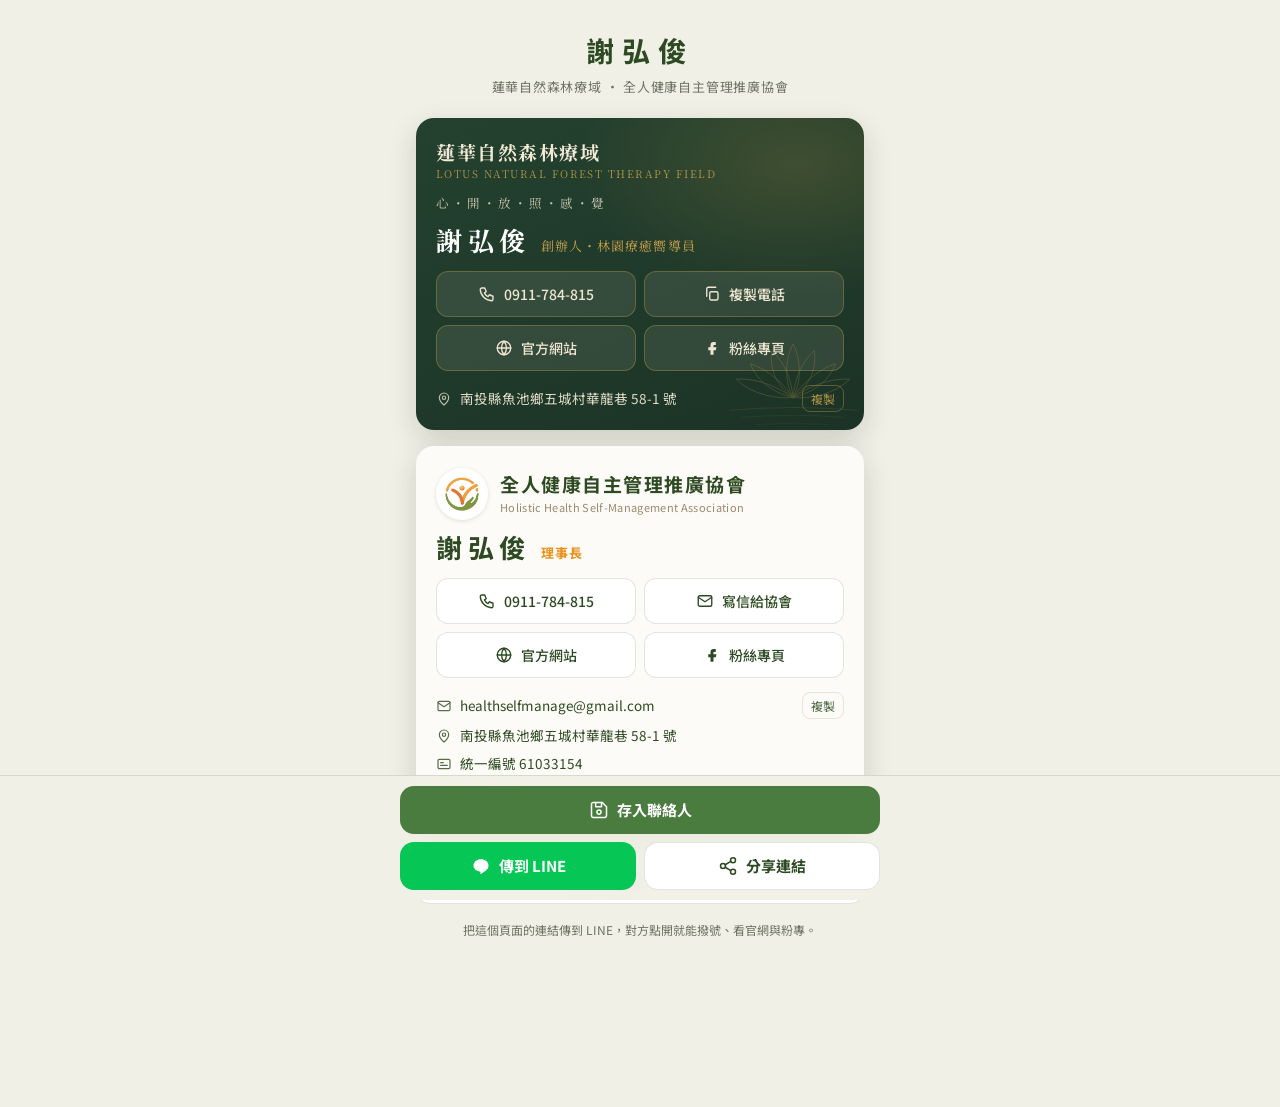
==== card/index.html @ b8e7a0d8 "新增謝弘俊數位名片頁 card/ 手機優先的數位名片：蓮華自然森林療域與協會兩種身分， 一鍵撥號、官網與粉專連結、QR code、存入聯絡人（vCard）、 傳到 LINE 與分享連結；含 LINE " ====
<!doctype html>
<html lang="zh-Hant">
<head>
<meta charset="utf-8">
<meta name="viewport" content="width=device-width, initial-scale=1, viewport-fit=cover">
<title>謝弘俊 數位名片</title>
<meta name="claude:viewport-fit-sides" content="cover">
<meta name="description" content="謝弘俊｜蓮華自然森林療域 創辦人・林園療癒嚮導員／全人健康自主管理推廣協會 理事長">
<meta property="og:title" content="謝弘俊 數位名片">
<meta property="og:description" content="蓮華自然森林療域 創辦人・林園療癒嚮導員／全人健康自主管理推廣協會 理事長｜0911-784-815">
<meta property="og:image" content="https://healthselfmanage.org.tw/card/og.png">
<meta property="og:url" content="https://healthselfmanage.org.tw/card/">
<meta property="og:type" content="profile">
<link rel="icon" type="image/jpeg" href="../assets/logo.jpg">
<link rel="preconnect" href="https://fonts.gstatic.com" crossorigin>
<link rel="stylesheet" href="https://fonts.googleapis.com/css2?family=Noto+Sans+TC:wght@400;500;700&family=Noto+Serif+TC:wght@500;700&display=swap">
<style>
  /* 版面：單欄、手機優先；上方姓名，下方兩張身分卡（蓮華深綠、協會米白），底部固定動作列 */
  :root {
    --bg:#f1f0e7; --fg:#2a2f26; --muted:#6d7262; --surface:#ffffff; --line:rgba(45,74,34,.14);
    --forest:#2d4a22; --forest-mid:#4a7c3f; --sun:#f5a623; --orange:#e8921c; --earth:#8b7355;
    --lotus-deep:#1b3326; --lotus-green:#24412f; --lotus-gold:#c9a24a; --lotus-cream:#efe6d2;
    --assoc-bg:#fdfbf7; --assoc-fg:#2d4a22; --assoc-muted:#6b6b5e;
    --btn-bg:#ffffff; --btn-fg:#2d4a22; --bar-bg:rgba(241,240,231,.92);
    --font-sans:"Noto Sans TC","PingFang TC","Microsoft JhengHei",system-ui,sans-serif;
    --font-serif:"Noto Serif TC","PingFang TC",serif;
  }
  @media (prefers-color-scheme: dark) { :root:not([data-theme="light"]) {
    --bg:#131813; --fg:#ebe7da; --muted:#a6ab9b; --surface:#1d241e; --line:rgba(235,231,218,.14);
    --assoc-bg:#1f2a1f; --assoc-fg:#dfe9d3; --assoc-muted:#a6ab9b;
    --btn-bg:#243126; --btn-fg:#dfe9d3; --bar-bg:rgba(19,24,19,.92); color-scheme:dark } }
  :root[data-theme="dark"] {
    --bg:#131813; --fg:#ebe7da; --muted:#a6ab9b; --surface:#1d241e; --line:rgba(235,231,218,.14);
    --assoc-bg:#1f2a1f; --assoc-fg:#dfe9d3; --assoc-muted:#a6ab9b;
    --btn-bg:#243126; --btn-fg:#dfe9d3; --bar-bg:rgba(19,24,19,.92); color-scheme:dark }

  * { box-sizing:border-box }
  body { margin:0; background:var(--bg); color:var(--fg); font-family:var(--font-sans); line-height:1.6; -webkit-font-smoothing:antialiased }
  .page { max-width:480px; margin:0 auto; padding-block:20px 168px; padding-left:max(16px, env(safe-area-inset-left, 0px)); padding-right:max(16px, env(safe-area-inset-right, 0px)); display:flex; flex-direction:column; gap:16px }

  header.top { text-align:center; padding-block:8px 4px }
  header.top h1 { margin:0; font-size:28px; letter-spacing:.28em; font-weight:700; color:var(--forest) }
  :root[data-theme="dark"] header.top h1 { color:#dfe9d3 }
  @media (prefers-color-scheme: dark) { :root:not([data-theme="light"]) header.top h1 { color:#dfe9d3 } }
  header.top p { margin:4px 0 0; font-size:13px; color:var(--muted); letter-spacing:.06em }

  .card { border-radius:18px; overflow:hidden; box-shadow:0 10px 28px rgba(20,30,18,.16) }
  .card .inner { padding:22px 20px 18px; display:flex; flex-direction:column; gap:14px }
  .brand { display:flex; align-items:center; gap:12px; min-width:0 }
  .brand .t { min-width:0 }
  .brand .zh { font-size:19px; font-weight:700; letter-spacing:.08em; line-height:1.25; margin:0; text-wrap:balance }
  .brand .en { font-size:10.5px; letter-spacing:.14em; text-transform:uppercase; margin:3px 0 0; opacity:.85 }
  .who { display:flex; align-items:baseline; gap:10px; flex-wrap:wrap }
  .who .name { font-size:26px; font-weight:700; letter-spacing:.22em; line-height:1 }
  .who .title { font-size:13px; letter-spacing:.08em }
  .tagline { font-size:12.5px; letter-spacing:.2em; margin:-4px 0 0; opacity:.8 }

  .actions { display:grid; grid-template-columns:1fr 1fr; gap:8px }
  .actions a, .actions button { display:flex; align-items:center; justify-content:center; gap:8px; min-height:46px; padding:8px 6px; border-radius:12px; border:1px solid transparent; background:var(--btn-bg); color:var(--btn-fg); font:inherit; font-size:14px; font-weight:500; text-decoration:none; cursor:pointer; letter-spacing:0; white-space:nowrap; font-variant-numeric:tabular-nums; -webkit-tap-highlight-color:transparent }
  .actions .wide { grid-column:1 / -1 }
  .actions a:focus-visible, .actions button:focus-visible, .bar a:focus-visible, .bar button:focus-visible, .copy:focus-visible { outline:2px solid var(--sun); outline-offset:2px }
  .actions svg { width:18px; height:18px; flex:none }
  .fact { display:flex; align-items:center; gap:8px; font-size:13.5px; min-width:0 }
  .fact .v { min-width:0; overflow-wrap:anywhere; user-select:all }
  .fact svg { width:16px; height:16px; flex:none; opacity:.8 }
  .facts { display:flex; flex-direction:column; gap:6px }
  .copy { flex:none; margin-left:auto; border:1px solid var(--line); background:transparent; color:inherit; border-radius:8px; font:inherit; font-size:12px; padding:3px 8px; cursor:pointer; opacity:.85 }

  /* 蓮華 */
  .lotus { background:radial-gradient(ellipse 70% 60% at 85% 15%, rgba(201,162,74,.18), transparent 70%), linear-gradient(160deg, var(--lotus-green), var(--lotus-deep)); color:var(--lotus-cream); font-family:var(--font-serif); position:relative }
  .lotus .art { position:absolute; right:-14px; bottom:-26px; width:170px; height:auto; opacity:.3; pointer-events:none }
  .lotus .brand .zh { color:#f3ead6 }
  .lotus .brand .en { color:var(--lotus-gold) }
  .lotus .who .name { color:#fff }
  .lotus .who .title { color:var(--lotus-gold) }
  .lotus .actions a, .lotus .actions button { background:rgba(239,230,210,.1); color:var(--lotus-cream); border-color:rgba(201,162,74,.35); font-family:var(--font-sans) }
  .lotus .fact { font-family:var(--font-sans); color:rgba(243,234,214,.92) }
  .lotus .copy { border-color:rgba(201,162,74,.45); color:var(--lotus-gold) }

  /* 協會 */
  .assoc { background:var(--assoc-bg); color:var(--assoc-fg); position:relative }
  .assoc .hills { position:absolute; left:0; right:0; bottom:0; width:100%; height:26px; display:block; pointer-events:none }
  .assoc .inner { padding-bottom:30px }
  .assoc .logo { flex:none; width:52px; height:52px; border-radius:50%; background:#fff; display:grid; place-items:center; overflow:hidden; box-shadow:0 1px 4px rgba(45,74,34,.15) }
  .assoc .logo img { width:46px; height:auto; display:block }
  .assoc .brand .en { color:var(--earth); text-transform:none; letter-spacing:.03em; font-size:11px }
  .assoc .who .name { color:var(--assoc-fg) }
  .assoc .who .title { color:var(--orange); font-weight:700 }
  .assoc .fact { color:var(--assoc-fg) }
  .assoc .slogan { color:var(--sun); font-weight:700; letter-spacing:.3em; font-size:13px; margin:0 }
  .assoc .actions a, .assoc .actions button { border-color:var(--line) }

  /* QR 區 */
  details.qr { border:1px solid var(--line); border-radius:14px; background:var(--surface); overflow:hidden }
  details.qr summary { cursor:pointer; padding:12px 16px; font-weight:500; font-size:14.5px; list-style:none; display:flex; align-items:center; gap:8px }
  details.qr summary::-webkit-details-marker { display:none }
  details.qr summary svg { width:18px; height:18px; flex:none; color:var(--forest-mid) }
  details.qr summary::after { content:"＋"; margin-left:auto; color:var(--muted) }
  details.qr[open] summary::after { content:"－" }
  .qr-grid { display:grid; grid-template-columns:repeat(2, 1fr); gap:12px; padding:4px 16px 16px }
  .qr-grid figure { margin:0; text-align:center; font-size:12px; color:var(--muted) }
  .qr-grid .tile { background:#fff; border-radius:10px; padding:8px; aspect-ratio:1; max-width:100% }
  .qr-grid svg { width:100%; height:100%; display:block }
  .qr-grid figcaption { margin-top:6px; line-height:1.3 }
  .qr-grid figcaption b { display:block; color:var(--fg); font-weight:500 }

  footer.note { font-size:12px; color:var(--muted); text-align:center; line-height:1.6 }

  .bar { position:fixed; left:0; right:0; bottom:0; background:var(--bar-bg); backdrop-filter:blur(10px); -webkit-backdrop-filter:blur(10px); border-top:1px solid var(--line); padding-top:10px; padding-bottom:calc(10px + env(safe-area-inset-bottom, 0px)); padding-left:max(16px, env(safe-area-inset-left, 0px)); padding-right:max(16px, env(safe-area-inset-right, 0px)) }
  .bar .row { max-width:480px; margin:0 auto; display:grid; grid-template-columns:1fr 1fr; gap:8px }
  .bar a, .bar button { display:flex; align-items:center; justify-content:center; gap:8px; min-height:48px; border-radius:14px; font:inherit; font-size:15px; font-weight:700; text-decoration:none; cursor:pointer; border:0; -webkit-tap-highlight-color:transparent }
  .bar .primary { background:var(--forest-mid); color:#fff; grid-column:1 / -1 }
  .bar .line { background:#06C755; color:#fff }
  .bar .ghost { background:var(--btn-bg); color:var(--btn-fg); border:1px solid var(--line) }
  .bar svg { width:20px; height:20px; flex:none }
  .toast { position:fixed; left:50%; bottom:calc(84px + env(safe-area-inset-bottom, 0px)); transform:translateX(-50%); background:var(--forest); color:#fff; padding:8px 16px; border-radius:999px; font-size:13.5px; opacity:0; pointer-events:none; transition:opacity .2s }
  .toast.show { opacity:1 }
  @media (prefers-reduced-motion: reduce) { .toast { transition:none } }
</style>

</head>
<body>
<main class="page">
  <header class="top">
    <h1>謝弘俊</h1>
    <p>蓮華自然森林療域 ・ 全人健康自主管理推廣協會</p>
  </header>

  <!-- 蓮華自然森林療域 -->
  <section class="card lotus" aria-labelledby="lotus-h">
    <svg class="art" viewBox="0 0 240 200" fill="none" stroke="#c9a24a" stroke-width="1.1" stroke-linecap="round" stroke-linejoin="round" aria-hidden="true">
      <path d="M120 118 C 108 96, 108 66, 120 42 C 132 66, 132 96, 120 118 Z"/><path d="M120 118 C 100 104, 86 82, 90 52 C 110 70, 118 94, 120 118 Z"/><path d="M120 118 C 140 104, 154 82, 150 52 C 130 70, 122 94, 120 118 Z"/><path d="M120 118 C 96 112, 70 98, 60 70 C 88 80, 108 100, 120 118 Z"/><path d="M120 118 C 144 112, 170 98, 180 70 C 152 80, 132 100, 120 118 Z"/><path d="M120 118 C 92 120, 60 112, 40 92 C 70 90, 100 104, 120 118 Z"/><path d="M120 118 C 148 120, 180 112, 200 92 C 170 90, 140 104, 120 118 Z"/>
      <g opacity=".55"><path d="M30 136 Q 120 128, 210 136"/><path d="M48 146 Q 120 140, 192 146" opacity=".7"/><path d="M70 156 Q 120 152, 170 156" opacity=".45"/></g>
    </svg>
    <div class="inner">
      <div class="brand"><div class="t"><h2 class="zh" id="lotus-h">蓮華自然森林療域</h2><p class="en">Lotus Natural Forest Therapy Field</p></div></div>
      <p class="tagline">心・開・放・照・感・覺</p>
      <div class="who"><span class="name">謝弘俊</span><span class="title">創辦人・林園療癒嚮導員</span></div>
      <div class="actions">
        <a href="tel:+886911784815" id="lotus-tel"><svg viewBox="0 0 24 24" fill="none" stroke="currentColor" stroke-width="1.8" stroke-linecap="round" stroke-linejoin="round" aria-hidden="true"><path d="M5 4h4l2 5-2.5 1.5a11 11 0 0 0 5 5L15 13l5 2v4a2 2 0 0 1-2 2A16 16 0 0 1 3 6a2 2 0 0 1 2-2z"/></svg>0911-784-815</a>
        <button type="button" class="js-copy" data-copy="0911-784-815" id="lotus-copy"><svg viewBox="0 0 24 24" fill="none" stroke="currentColor" stroke-width="1.8" stroke-linecap="round" stroke-linejoin="round" aria-hidden="true"><rect x="9" y="9" width="11" height="11" rx="2"/><path d="M5 15V5a2 2 0 0 1 2-2h10"/></svg>複製電話</button>
        <a href="https://lotusforest.tw/" target="_blank" rel="noopener"><svg viewBox="0 0 24 24" fill="none" stroke="currentColor" stroke-width="1.8" stroke-linecap="round" stroke-linejoin="round" aria-hidden="true"><circle cx="12" cy="12" r="9"/><path d="M3 12h18M12 3a14 14 0 0 1 0 18M12 3a14 14 0 0 0 0 18"/></svg>官方網站</a>
        <a href="https://www.facebook.com/share/1EuDuPv4ck/" target="_blank" rel="noopener"><svg viewBox="0 0 24 24" fill="none" stroke="currentColor" stroke-width="1.8" stroke-linecap="round" stroke-linejoin="round" aria-hidden="true"><path d="M14 8h3V4h-3a4 4 0 0 0-4 4v3H7v4h3v6h4v-6h3l1-4h-4V8z" fill="currentColor" stroke="none"/></svg>粉絲專頁</a>
      </div>
      <div class="facts">
        <div class="fact"><svg viewBox="0 0 24 24" fill="none" stroke="currentColor" stroke-width="1.8" stroke-linecap="round" stroke-linejoin="round" aria-hidden="true"><path d="M12 21s-7-6.2-7-11a7 7 0 0 1 14 0c0 4.8-7 11-7 11z"/><circle cx="12" cy="10" r="2.5"/></svg><span class="v">南投縣魚池鄉五城村華龍巷 58-1 號</span><button type="button" class="copy js-copy" data-copy="南投縣魚池鄉五城村華龍巷 58-1 號" id="lotus-addr-copy">複製</button></div>
      </div>
    </div>
  </section>

  <!-- 全人健康自主管理推廣協會 -->
  <section class="card assoc" aria-labelledby="assoc-h">
    <div class="inner">
      <div class="brand">
        <div class="logo"><img src="[data-uri]" alt="協會標誌"></div>
        <div class="t"><h2 class="zh" id="assoc-h">全人健康自主管理推廣協會</h2><p class="en">Holistic Health Self-Management Association</p></div>
      </div>
      <div class="who"><span class="name">謝弘俊</span><span class="title">理事長</span></div>
      <div class="actions">
        <a href="tel:+886911784815" id="assoc-tel"><svg viewBox="0 0 24 24" fill="none" stroke="currentColor" stroke-width="1.8" stroke-linecap="round" stroke-linejoin="round" aria-hidden="true"><path d="M5 4h4l2 5-2.5 1.5a11 11 0 0 0 5 5L15 13l5 2v4a2 2 0 0 1-2 2A16 16 0 0 1 3 6a2 2 0 0 1 2-2z"/></svg>0911-784-815</a>
        <a href="mailto:healthselfmanage@gmail.com" id="assoc-mail"><svg viewBox="0 0 24 24" fill="none" stroke="currentColor" stroke-width="1.8" stroke-linecap="round" stroke-linejoin="round" aria-hidden="true"><rect x="3" y="5" width="18" height="14" rx="2"/><path d="m3 7 9 6 9-6"/></svg>寫信給協會</a>
        <a href="https://healthselfmanage.org.tw/" target="_blank" rel="noopener"><svg viewBox="0 0 24 24" fill="none" stroke="currentColor" stroke-width="1.8" stroke-linecap="round" stroke-linejoin="round" aria-hidden="true"><circle cx="12" cy="12" r="9"/><path d="M3 12h18M12 3a14 14 0 0 1 0 18M12 3a14 14 0 0 0 0 18"/></svg>官方網站</a>
        <a href="https://www.facebook.com/share/18GL73YHi4/" target="_blank" rel="noopener"><svg viewBox="0 0 24 24" fill="none" stroke="currentColor" stroke-width="1.8" stroke-linecap="round" stroke-linejoin="round" aria-hidden="true"><path d="M14 8h3V4h-3a4 4 0 0 0-4 4v3H7v4h3v6h4v-6h3l1-4h-4V8z" fill="currentColor" stroke="none"/></svg>粉絲專頁</a>
      </div>
      <div class="facts">
        <div class="fact"><svg viewBox="0 0 24 24" fill="none" stroke="currentColor" stroke-width="1.8" stroke-linecap="round" stroke-linejoin="round" aria-hidden="true"><rect x="3" y="5" width="18" height="14" rx="2"/><path d="m3 7 9 6 9-6"/></svg><span class="v">healthselfmanage@gmail.com</span><button type="button" class="copy js-copy" data-copy="healthselfmanage@gmail.com" id="assoc-mail-copy">複製</button></div>
        <div class="fact"><svg viewBox="0 0 24 24" fill="none" stroke="currentColor" stroke-width="1.8" stroke-linecap="round" stroke-linejoin="round" aria-hidden="true"><path d="M12 21s-7-6.2-7-11a7 7 0 0 1 14 0c0 4.8-7 11-7 11z"/><circle cx="12" cy="10" r="2.5"/></svg><span class="v">南投縣魚池鄉五城村華龍巷 58-1 號</span></div>
        <div class="fact"><svg viewBox="0 0 24 24" fill="none" stroke="currentColor" stroke-width="1.8" stroke-linecap="round" stroke-linejoin="round" aria-hidden="true"><rect x="3" y="5" width="18" height="14" rx="2"/><path d="M7 10h4M7 14h10"/></svg><span class="v">統一編號 61033154</span></div>
      </div>
      <p class="slogan">做自己健康的主人</p>
    </div>
    <svg class="hills" viewBox="0 0 960 60" preserveAspectRatio="none" aria-hidden="true">
      <path d="M0 30 Q 180 0, 360 22 T 720 16 T 960 20 L960 60 L0 60 Z" fill="#a3be5c" opacity=".55"/>
      <path d="M0 42 Q 200 26, 400 38 T 960 34 L960 60 L0 60 Z" fill="#6b8c2a" opacity=".85"/>
      <path d="M0 54 L960 54 L960 60 L0 60 Z" fill="#e8921c"/>
    </svg>
  </section>

  <details class="qr" id="qr-panel">
    <summary><svg viewBox="0 0 24 24" fill="none" stroke="currentColor" stroke-width="1.8" stroke-linecap="round" stroke-linejoin="round" aria-hidden="true"><rect x="3" y="3" width="7" height="7"/><rect x="14" y="3" width="7" height="7"/><rect x="3" y="14" width="7" height="7"/><path d="M14 14h3v3h-3zM20 14v7h-3"/></svg>出示 QR code（讓對方掃描）</summary>
    <div class="qr-grid">
      <figure><div class="tile"><svg xmlns="http://www.w3.org/2000/svg" viewBox="0 0 25 25" shape-rendering="crispEdges"><path stroke="#1b3326" d="M0 0.5h7m1 0h2m2 0h2m4 0h7M0 1.5h1m5 0h1m1 0h1m1 0h3m1 0h1m1 0h1m1 0h1m5 0h1M0 2.5h1m1 0h3m1 0h1m1 0h2m3 0h3m2 0h1m1 0h3m1 0h1M0 3.5h1m1 0h3m1 0h1m2 0h1m1 0h3m2 0h1m1 0h1m1 0h3m1 0h1M0 4.5h1m1 0h3m1 0h1m1 0h4m4 0h1m1 0h1m1 0h3m1 0h1M0 5.5h1m5 0h1m5 0h1m1 0h1m1 0h1m1 0h1m5 0h1M0 6.5h7m1 0h1m1 0h1m1 0h1m1 0h1m1 0h1m1 0h7M9 7.5h1m1 0h1m1 0h3M0 8.5h1m2 0h6m3 0h1m2 0h1m1 0h1m2 0h1m1 0h3M5 9.5h1m1 0h1m4 0h4m3 0h5M0 10.5h3m1 0h3m1 0h4m1 0h1m1 0h2m3 0h2m2 0h1M1 11.5h1m2 0h2m1 0h1m2 0h3m2 0h1m3 0h6M0 12.5h4m2 0h1m1 0h2m2 0h1m3 0h1m1 0h2m4 0h1M0 13.5h1m1 0h1m1 0h2m7 0h1m1 0h3m2 0h1m2 0h1M0 14.5h3m3 0h2m1 0h10m1 0h5M0 15.5h1m2 0h1m1 0h1m1 0h1m3 0h1m2 0h2m2 0h2m1 0h2m1 0h1M0 16.5h1m3 0h3m3 0h1m2 0h1m1 0h6m1 0h2M8 17.5h2m1 0h2m1 0h1m1 0h1m3 0h1m1 0h2M0 18.5h7m1 0h2m1 0h1m4 0h1m1 0h1m1 0h1m3 0h1M0 19.5h1m5 0h1m1 0h2m2 0h2m1 0h2m3 0h1m2 0h1M0 20.5h1m1 0h3m1 0h1m1 0h1m3 0h1m2 0h6m2 0h2M0 21.5h1m1 0h3m1 0h1m1 0h3m2 0h3m1 0h2m4 0h2M0 22.5h1m1 0h3m1 0h1m2 0h2m1 0h2m1 0h1m4 0h5M0 23.5h1m5 0h1m2 0h2m3 0h2m2 0h3m1 0h3M0 24.5h7m1 0h1m3 0h3m1 0h1m1 0h1m2 0h1m2 0h1"/></svg>
</div><figcaption><b>蓮華 官網</b>lotusforest.tw</figcaption></figure>
      <figure><div class="tile"><svg xmlns="http://www.w3.org/2000/svg" viewBox="0 0 29 29" shape-rendering="crispEdges"><path stroke="#1b3326" d="M0 0.5h7m3 0h3m1 0h7m1 0h7M0 1.5h1m5 0h1m3 0h2m3 0h3m2 0h1m1 0h1m5 0h1M0 2.5h1m1 0h3m1 0h1m1 0h1m1 0h3m2 0h2m2 0h1m2 0h1m1 0h3m1 0h1M0 3.5h1m1 0h3m1 0h1m1 0h1m3 0h6m4 0h1m1 0h3m1 0h1M0 4.5h1m1 0h3m1 0h1m1 0h3m1 0h1m1 0h1m1 0h5m1 0h1m1 0h3m1 0h1M0 5.5h1m5 0h1m1 0h1m2 0h1m1 0h3m6 0h1m5 0h1M0 6.5h7m1 0h1m1 0h1m1 0h1m1 0h1m1 0h1m1 0h1m1 0h1m1 0h7M8 7.5h1m1 0h1m4 0h2m2 0h2M0 8.5h1m1 0h5m6 0h1m1 0h1m1 0h3m2 0h5M0 9.5h1m1 0h1m1 0h2m2 0h2m1 0h2m1 0h6m1 0h4m3 0h1M0 10.5h1m3 0h3m2 0h4m1 0h4m2 0h1M0 11.5h3m2 0h1m2 0h1m1 0h1m1 0h1m2 0h2m2 0h1m1 0h3m1 0h1m1 0h1M0 12.5h1m1 0h1m1 0h1m1 0h1m3 0h1m2 0h5m1 0h1m5 0h2M3 13.5h1m1 0h1m3 0h1m2 0h1m3 0h1m2 0h4m1 0h1m3 0h1M0 14.5h3m1 0h1m1 0h1m1 0h2m3 0h1m1 0h4m1 0h2m1 0h1m1 0h2M2 15.5h1m1 0h1m2 0h1m2 0h2m2 0h3m2 0h2m2 0h2m2 0h1M1 16.5h3m2 0h1m1 0h4m1 0h3m1 0h1m1 0h1m3 0h1m1 0h2M0 17.5h1m1 0h4m1 0h1m2 0h2m1 0h1m1 0h10m1 0h1m1 0h1M0 18.5h1m1 0h2m2 0h2m1 0h1m1 0h1m1 0h1m1 0h2m1 0h1m1 0h2m1 0h1m2 0h1M0 19.5h1m3 0h1m2 0h1m1 0h1m1 0h2m1 0h2m2 0h3m1 0h3m2 0h1M0 20.5h1m1 0h2m1 0h5m3 0h1m1 0h3m1 0h6m1 0h3M8 21.5h3m1 0h2m4 0h1m1 0h1m3 0h5M0 22.5h7m3 0h2m1 0h4m1 0h3m1 0h1m1 0h3M0 23.5h1m5 0h1m1 0h1m2 0h1m2 0h1m1 0h1m2 0h2m3 0h1m2 0h2M0 24.5h1m1 0h3m1 0h1m1 0h1m2 0h1m5 0h1m2 0h5m1 0h3M0 25.5h1m1 0h3m1 0h1m1 0h1m3 0h2m6 0h1m2 0h1m1 0h4M0 26.5h1m1 0h3m1 0h1m1 0h1m2 0h8m2 0h7M0 27.5h1m5 0h1m3 0h2m3 0h2m1 0h1m1 0h1m2 0h1m1 0h1m1 0h1M0 28.5h7m1 0h2m4 0h2m1 0h1m1 0h1m3 0h4"/></svg>
</div><figcaption><b>蓮華 粉專</b>Facebook</figcaption></figure>
      <figure><div class="tile"><svg xmlns="http://www.w3.org/2000/svg" viewBox="0 0 29 29" shape-rendering="crispEdges"><path stroke="#1b3326" d="M0 0.5h7m1 0h2m8 0h1m3 0h7M0 1.5h1m5 0h1m2 0h1m2 0h1m3 0h2m1 0h1m2 0h1m5 0h1M0 2.5h1m1 0h3m1 0h1m2 0h2m1 0h2m1 0h4m3 0h1m1 0h3m1 0h1M0 3.5h1m1 0h3m1 0h1m1 0h4m2 0h3m1 0h1m3 0h1m1 0h3m1 0h1M0 4.5h1m1 0h3m1 0h1m1 0h1m2 0h4m1 0h1m1 0h1m3 0h1m1 0h3m1 0h1M0 5.5h1m5 0h1m1 0h1m1 0h2m1 0h3m3 0h2m1 0h1m5 0h1M0 6.5h7m1 0h1m1 0h1m1 0h1m1 0h1m1 0h1m1 0h1m1 0h1m1 0h7M8 7.5h1m5 0h1m2 0h4M0 8.5h1m3 0h1m1 0h3m1 0h2m1 0h6m1 0h6m2 0h1M2 9.5h1m4 0h1m1 0h4m4 0h2m2 0h8M1 10.5h3m2 0h1m1 0h2m1 0h1m1 0h3m2 0h1m1 0h1m1 0h2m4 0h1M4 11.5h1m4 0h1m2 0h2m1 0h3m3 0h2m1 0h2m1 0h2M0 12.5h1m1 0h2m1 0h2m1 0h4m1 0h1m3 0h1m1 0h3m5 0h1M2 13.5h2m4 0h7m1 0h3m3 0h7M2 14.5h1m2 0h3m2 0h2m4 0h1m1 0h1m1 0h2m3 0h2m1 0h1M0 15.5h2m1 0h1m1 0h1m1 0h1m1 0h2m3 0h1m2 0h2m1 0h4m3 0h2M1 16.5h2m1 0h1m1 0h2m2 0h1m1 0h4m1 0h1m2 0h2m5 0h1M0 17.5h1m2 0h1m1 0h1m4 0h1m10 0h5m1 0h2M3 18.5h1m1 0h4m1 0h1m2 0h3m5 0h2m3 0h1m1 0h1M3 19.5h3m3 0h1m1 0h1m1 0h1m3 0h1m1 0h2m6 0h2M0 20.5h3m3 0h2m3 0h1m1 0h1m1 0h1m1 0h1m1 0h7m2 0h1M8 21.5h3m1 0h4m2 0h3m3 0h1m3 0h1M0 22.5h7m1 0h1m1 0h1m4 0h1m2 0h3m1 0h1m1 0h3m1 0h1M0 23.5h1m5 0h1m7 0h1m2 0h4m3 0h1m2 0h2M0 24.5h1m1 0h3m1 0h1m1 0h2m1 0h1m1 0h2m1 0h10M0 25.5h1m1 0h3m1 0h1m2 0h3m3 0h7m6 0h1M0 26.5h1m1 0h3m1 0h1m2 0h1m1 0h6m1 0h4m3 0h4M0 27.5h1m5 0h1m2 0h1m1 0h1m2 0h2m1 0h1m2 0h1m1 0h2m1 0h1m1 0h2M0 28.5h7m1 0h1m4 0h1m2 0h2m2 0h2m3 0h1m1 0h1"/></svg>
</div><figcaption><b>協會 官網</b>healthselfmanage.org.tw</figcaption></figure>
      <figure><div class="tile"><svg xmlns="http://www.w3.org/2000/svg" viewBox="0 0 29 29" shape-rendering="crispEdges"><path stroke="#1b3326" d="M0 0.5h7m3 0h1m4 0h5m2 0h7M0 1.5h1m5 0h1m2 0h1m3 0h1m1 0h1m2 0h1m1 0h1m1 0h1m5 0h1M0 2.5h1m1 0h3m1 0h1m3 0h3m1 0h2m1 0h1m1 0h1m2 0h1m1 0h3m1 0h1M0 3.5h1m1 0h3m1 0h1m2 0h1m2 0h5m1 0h2m2 0h1m1 0h3m1 0h1M0 4.5h1m1 0h3m1 0h1m2 0h1m1 0h2m2 0h1m1 0h2m3 0h1m1 0h3m1 0h1M0 5.5h1m5 0h1m1 0h1m2 0h5m2 0h3m1 0h1m5 0h1M0 6.5h7m1 0h1m1 0h1m1 0h1m1 0h1m1 0h1m1 0h1m1 0h1m1 0h7M11 7.5h2m1 0h2m1 0h4M0 8.5h1m2 0h1m1 0h2m1 0h1m1 0h3m1 0h3m1 0h2m1 0h1m1 0h1M1 9.5h3m3 0h1m4 0h1m2 0h2m4 0h2m2 0h1m2 0h1M0 10.5h1m1 0h9m1 0h3m1 0h2m1 0h1m1 0h1m3 0h3M1 11.5h2m2 0h1m2 0h4m1 0h2m1 0h1m1 0h1m1 0h5m1 0h2M4 12.5h4m1 0h1m1 0h3m2 0h2m1 0h4m2 0h1m1 0h2M10 13.5h2m1 0h1m1 0h1m1 0h5m1 0h1M0 14.5h1m1 0h1m1 0h5m2 0h2m3 0h1m1 0h1m1 0h1m1 0h1m2 0h4M0 15.5h1m4 0h1m1 0h2m1 0h1m2 0h3m1 0h2m1 0h1m4 0h1m1 0h1M0 16.5h1m1 0h2m2 0h3m1 0h2m2 0h4m2 0h2m1 0h1m3 0h1M1 17.5h1m1 0h1m8 0h2m3 0h1m3 0h3m1 0h1m2 0h1M0 18.5h1m1 0h3m1 0h1m2 0h4m5 0h1m3 0h2m3 0h2M7 19.5h1m2 0h2m3 0h3m1 0h2m6 0h2M0 20.5h1m2 0h1m1 0h2m1 0h4m1 0h1m5 0h6m1 0h1M8 21.5h1m3 0h1m4 0h1m1 0h2m3 0h1m1 0h3M0 22.5h7m3 0h3m3 0h1m1 0h1m1 0h1m1 0h1m1 0h1m2 0h1M0 23.5h1m5 0h1m1 0h2m1 0h3m2 0h1m1 0h1m1 0h1m3 0h5M0 24.5h1m1 0h3m1 0h1m2 0h2m1 0h1m1 0h4m2 0h5M0 25.5h1m1 0h3m1 0h1m1 0h3m1 0h2m2 0h3m1 0h1m1 0h1m1 0h4M0 26.5h1m1 0h3m1 0h1m2 0h2m1 0h2m4 0h1m5 0h3m1 0h1M0 27.5h1m5 0h1m3 0h1m3 0h4m1 0h2m3 0h1m2 0h1M0 28.5h7m1 0h1m2 0h1m2 0h1m2 0h1m2 0h2m1 0h2m2 0h1"/></svg>
</div><figcaption><b>協會 粉專</b>Facebook</figcaption></figure>
    </div>
  </details>

  <footer class="note">把這個頁面的連結傳到 LINE，對方點開就能撥號、看官網與粉專。</footer>
</main>

<div class="bar">
  <div class="row">
    <button type="button" class="primary" id="vcard-btn"><svg viewBox="0 0 24 24" fill="none" stroke="currentColor" stroke-width="1.8" stroke-linecap="round" stroke-linejoin="round" aria-hidden="true"><path d="M16 3H5a2 2 0 0 0-2 2v14a2 2 0 0 0 2 2h14a2 2 0 0 0 2-2V8z"/><path d="M8 3v5h7V3M12 12a2.5 2.5 0 1 0 0 5 2.5 2.5 0 0 0 0-5z"/></svg>存入聯絡人</button>
    <a class="line" id="share-line" href="https://social-plugins.line.me/lineit/share?url=" target="_blank" rel="noopener"><svg viewBox="0 0 24 24" fill="none" stroke="currentColor" stroke-width="1.8" stroke-linecap="round" stroke-linejoin="round" aria-hidden="true"><path d="M12 4C7 4 3 7.3 3 11.3c0 3.6 3.2 6.6 7.5 7.2.3.1.7.2.8.5.1.3 0 .8 0 1.1l-.1.8c0 .2-.2.9.8.5s5.1-3 7-5.2c1.3-1.4 2-2.9 2-4.9C21 7.3 17 4 12 4z" fill="currentColor" stroke="none"/></svg>傳到 LINE</a>
    <button type="button" class="ghost" id="share-btn"><svg viewBox="0 0 24 24" fill="none" stroke="currentColor" stroke-width="1.8" stroke-linecap="round" stroke-linejoin="round" aria-hidden="true"><circle cx="18" cy="5" r="3"/><circle cx="6" cy="12" r="3"/><circle cx="18" cy="19" r="3"/><path d="m8.6 13.5 6.8 4M15.4 6.5l-6.8 4"/></svg>分享連結</button>
  </div>
</div>
<div class="toast" id="toast" role="status" aria-live="polite"></div>

<script>
(function () {
  var toast = document.getElementById('toast'), timer;
  function say(msg) { toast.textContent = msg; toast.classList.add('show'); clearTimeout(timer); timer = setTimeout(function () { toast.classList.remove('show'); }, 1800); }
  function selectText(el) { try { var r = document.createRange(); r.selectNodeContents(el); var s = window.getSelection(); s.removeAllRanges(); s.addRange(r); } catch (e) {} }
  function copyText(text, el) {
    if (navigator.clipboard && navigator.clipboard.writeText) {
      navigator.clipboard.writeText(text).then(function () { say('已複製：' + text); }, function () { if (el) selectText(el); say('請長按選取後複製'); });
    } else { if (el) selectText(el); say('請長按選取後複製'); }
  }
  Array.prototype.forEach.call(document.querySelectorAll('.js-copy'), function (b) {
    b.addEventListener('click', function () { var v = b.previousElementSibling; copyText(b.getAttribute('data-copy'), v && v.classList.contains('v') ? v : null); });
  });
  var url = location.href.split('#')[0];
  var lineLink = document.getElementById('share-line');
  lineLink.href = 'https://social-plugins.line.me/lineit/share?url=' + encodeURIComponent(url);
  document.getElementById('share-btn').addEventListener('click', function () {
    var data = { title: '謝弘俊 數位名片', text: '謝弘俊｜蓮華自然森林療域 創辦人／全人健康自主管理推廣協會 理事長', url: url };
    if (navigator.share) { navigator.share(data).catch(function () { copyText(url, null); }); }
    else { copyText(url, null); }
  });
  var vb = document.getElementById('vcard-btn');
  if (vb) vb.addEventListener('click', function () {
    var blob = new Blob(["BEGIN:VCARD\r\nVERSION:3.0\r\nN:謝;弘俊;;;\r\nFN:謝弘俊\r\nORG:蓮華自然森林療域；全人健康自主管理推廣協會\r\nTITLE:創辦人・林園療癒嚮導員／理事長\r\nTEL;TYPE=CELL,VOICE:+886911784815\r\nEMAIL;TYPE=INTERNET:healthselfmanage@gmail.com\r\nADR;TYPE=WORK:;;華龍巷 58-1 號;魚池鄉五城村;南投縣;555;台灣\r\nURL:https://lotusforest.tw/\r\nURL:https://healthselfmanage.org.tw/\r\nNOTE:蓮華粉專 https://www.facebook.com/share/1EuDuPv4ck/  協會粉專 https://www.facebook.com/share/18GL73YHi4/\r\nEND:VCARD"], { type: 'text/vcard;charset=utf-8' });
    var a = document.createElement('a'); a.href = URL.createObjectURL(blob); a.download = '謝弘俊.vcf'; document.body.appendChild(a); a.click();
    setTimeout(function () { URL.revokeObjectURL(a.href); a.remove(); }, 1000); say('已產生聯絡人檔案，請依手機提示加入');
  });
})();
</script>

</body>
</html>
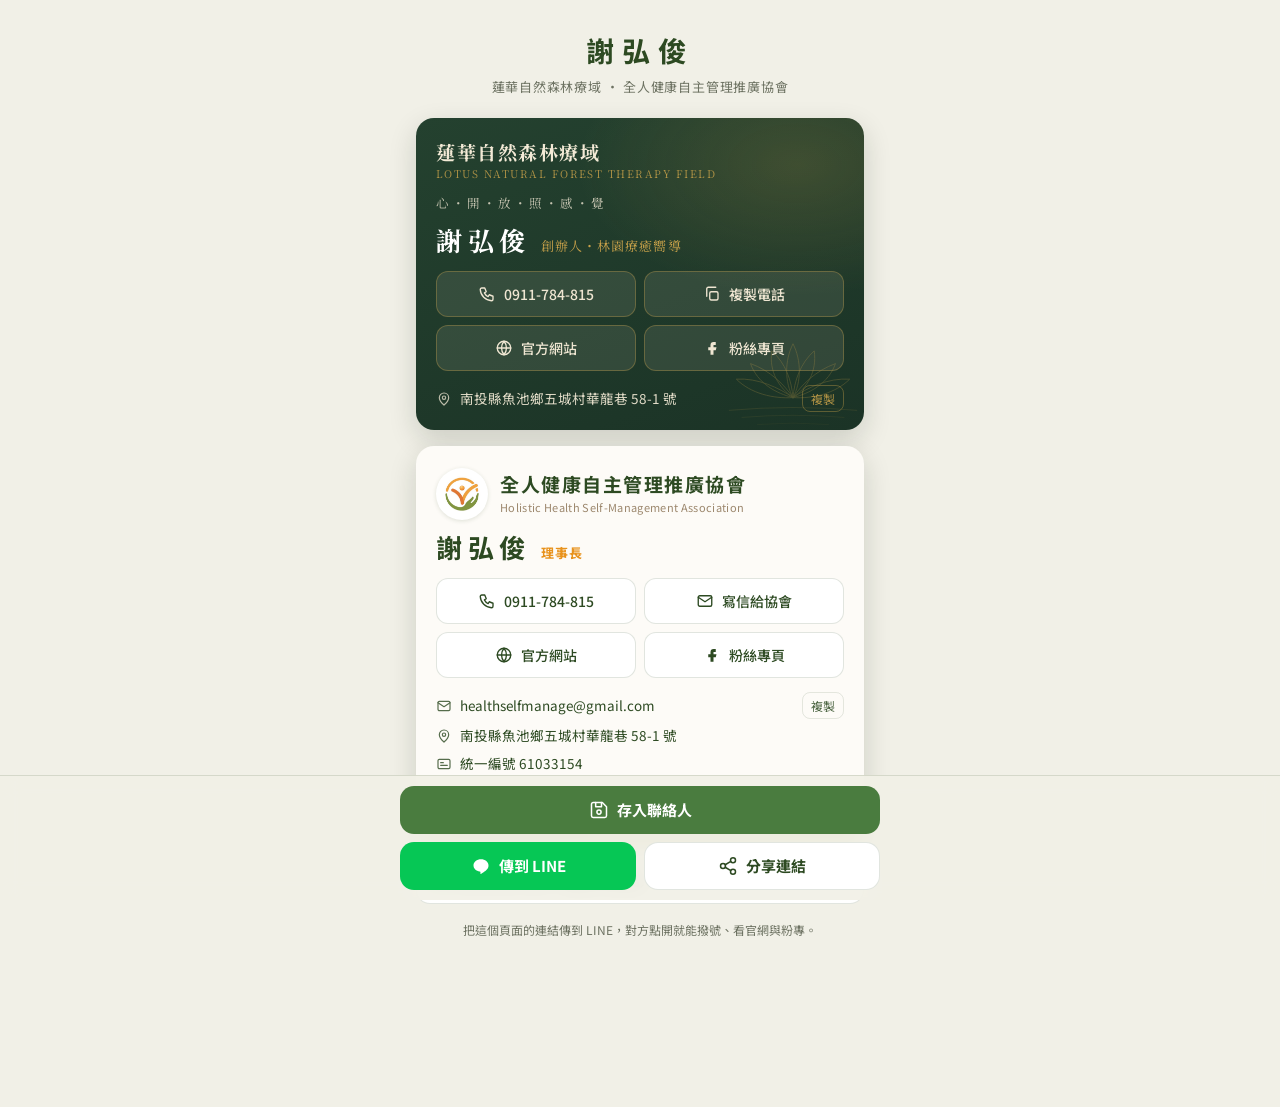
==== commit 21131d77: "蓮華職稱「林園療癒嚮導員」改為「林園療癒嚮導」 Co-Authored-By: Claude Fable 5.1 <noreply@anthropic.com> Claude-Session: htt" ====
--- a/card/index.html
+++ b/card/index.html
@@ -5,9 +5,9 @@
 <meta name="viewport" content="width=device-width, initial-scale=1, viewport-fit=cover">
 <title>謝弘俊 數位名片</title>
 <meta name="claude:viewport-fit-sides" content="cover">
-<meta name="description" content="謝弘俊｜蓮華自然森林療域 創辦人・林園療癒嚮導員／全人健康自主管理推廣協會 理事長">
+<meta name="description" content="謝弘俊｜蓮華自然森林療域 創辦人・林園療癒嚮導／全人健康自主管理推廣協會 理事長">
 <meta property="og:title" content="謝弘俊 數位名片">
-<meta property="og:description" content="蓮華自然森林療域 創辦人・林園療癒嚮導員／全人健康自主管理推廣協會 理事長｜0911-784-815">
+<meta property="og:description" content="蓮華自然森林療域 創辦人・林園療癒嚮導／全人健康自主管理推廣協會 理事長｜0911-784-815">
 <meta property="og:image" content="https://healthselfmanage.org.tw/card/og.png">
 <meta property="og:url" content="https://healthselfmanage.org.tw/card/">
 <meta property="og:type" content="profile">
@@ -135,7 +135,7 @@
     <div class="inner">
       <div class="brand"><div class="t"><h2 class="zh" id="lotus-h">蓮華自然森林療域</h2><p class="en">Lotus Natural Forest Therapy Field</p></div></div>
       <p class="tagline">心・開・放・照・感・覺</p>
-      <div class="who"><span class="name">謝弘俊</span><span class="title">創辦人・林園療癒嚮導員</span></div>
+      <div class="who"><span class="name">謝弘俊</span><span class="title">創辦人・林園療癒嚮導</span></div>
       <div class="actions">
         <a href="tel:+886911784815" id="lotus-tel"><svg viewBox="0 0 24 24" fill="none" stroke="currentColor" stroke-width="1.8" stroke-linecap="round" stroke-linejoin="round" aria-hidden="true"><path d="M5 4h4l2 5-2.5 1.5a11 11 0 0 0 5 5L15 13l5 2v4a2 2 0 0 1-2 2A16 16 0 0 1 3 6a2 2 0 0 1 2-2z"/></svg>0911-784-815</a>
         <button type="button" class="js-copy" data-copy="0911-784-815" id="lotus-copy"><svg viewBox="0 0 24 24" fill="none" stroke="currentColor" stroke-width="1.8" stroke-linecap="round" stroke-linejoin="round" aria-hidden="true"><rect x="9" y="9" width="11" height="11" rx="2"/><path d="M5 15V5a2 2 0 0 1 2-2h10"/></svg>複製電話</button>
@@ -219,14 +219,14 @@
   var lineLink = document.getElementById('share-line');
   lineLink.href = 'https://social-plugins.line.me/lineit/share?url=' + encodeURIComponent(url);
   document.getElementById('share-btn').addEventListener('click', function () {
-    var data = { title: '謝弘俊 數位名片', text: '謝弘俊｜蓮華自然森林療域 創辦人／全人健康自主管理推廣協會 理事長', url: url };
+    var data = { title: '謝弘俊 數位名片', text: '謝弘俊｜蓮華自然森林療域 創辦人・林園療癒嚮導／全人健康自主管理推廣協會 理事長', url: url };
     if (navigator.share) { navigator.share(data).catch(function () { copyText(url, null); }); }
     else { copyText(url, null); }
   });
   var vb = document.getElementById('vcard-btn');
   if (vb) vb.addEventListener('click', function () {
-    var blob = new Blob(["BEGIN:VCARD\r\nVERSION:3.0\r\nN:謝;弘俊;;;\r\nFN:謝弘俊\r\nORG:蓮華自然森林療域；全人健康自主管理推廣協會\r\nTITLE:創辦人・林園療癒嚮導員／理事長\r\nTEL;TYPE=CELL,VOICE:+886911784815\r\nEMAIL;TYPE=INTERNET:healthselfmanage@gmail.com\r\nADR;TYPE=WORK:;;華龍巷 58-1 號;魚池鄉五城村;南投縣;555;台灣\r\nURL:https://lotusforest.tw/\r\nURL:https://healthselfmanage.org.tw/\r\nNOTE:蓮華粉專 https://www.facebook.com/share/1EuDuPv4ck/  協會粉專 https://www.facebook.com/share/18GL73YHi4/\r\nEND:VCARD"], { type: 'text/vcard;charset=utf-8' });
-    var a = document.createElement('a'); a.href = URL.createObjectURL(blob); a.download = '謝弘俊.vcf'; document.body.appendChild(a); a.click();
+    var blob = new Blob(["BEGIN:VCARD\r\nVERSION:3.0\r\nN:謝;弘俊;;;\r\nFN:謝弘俊\r\nORG:蓮華自然森林療域；全人健康自主管理推廣協會\r\nTITLE:創辦人・林園療癒嚮導／理事長\r\nTEL;TYPE=CELL,VOICE:+886911784815\r\nEMAIL;TYPE=INTERNET:healthselfmanage@gmail.com\r\nADR;TYPE=WORK:;;華龍巷 58-1 號;魚池鄉五城村;南投縣;555;台灣\r\nURL:https://lotusforest.tw/\r\nURL:https://healthselfmanage.org.tw/\r\nNOTE:蓮華粉專 https://www.facebook.com/share/1EuDuPv4ck/  協會粉專 https://www.facebook.com/share/18GL73YHi4/\r\nEND:VCARD"], { type: 'text/vcard;charset=utf-8' });
+    var a = document.createElement('a'); a.href = URL.createObjectURL(blob); a.download = "謝弘俊.vcf"; document.body.appendChild(a); a.click();
     setTimeout(function () { URL.revokeObjectURL(a.href); a.remove(); }, 1000); say('已產生聯絡人檔案，請依手機提示加入');
   });
 })();
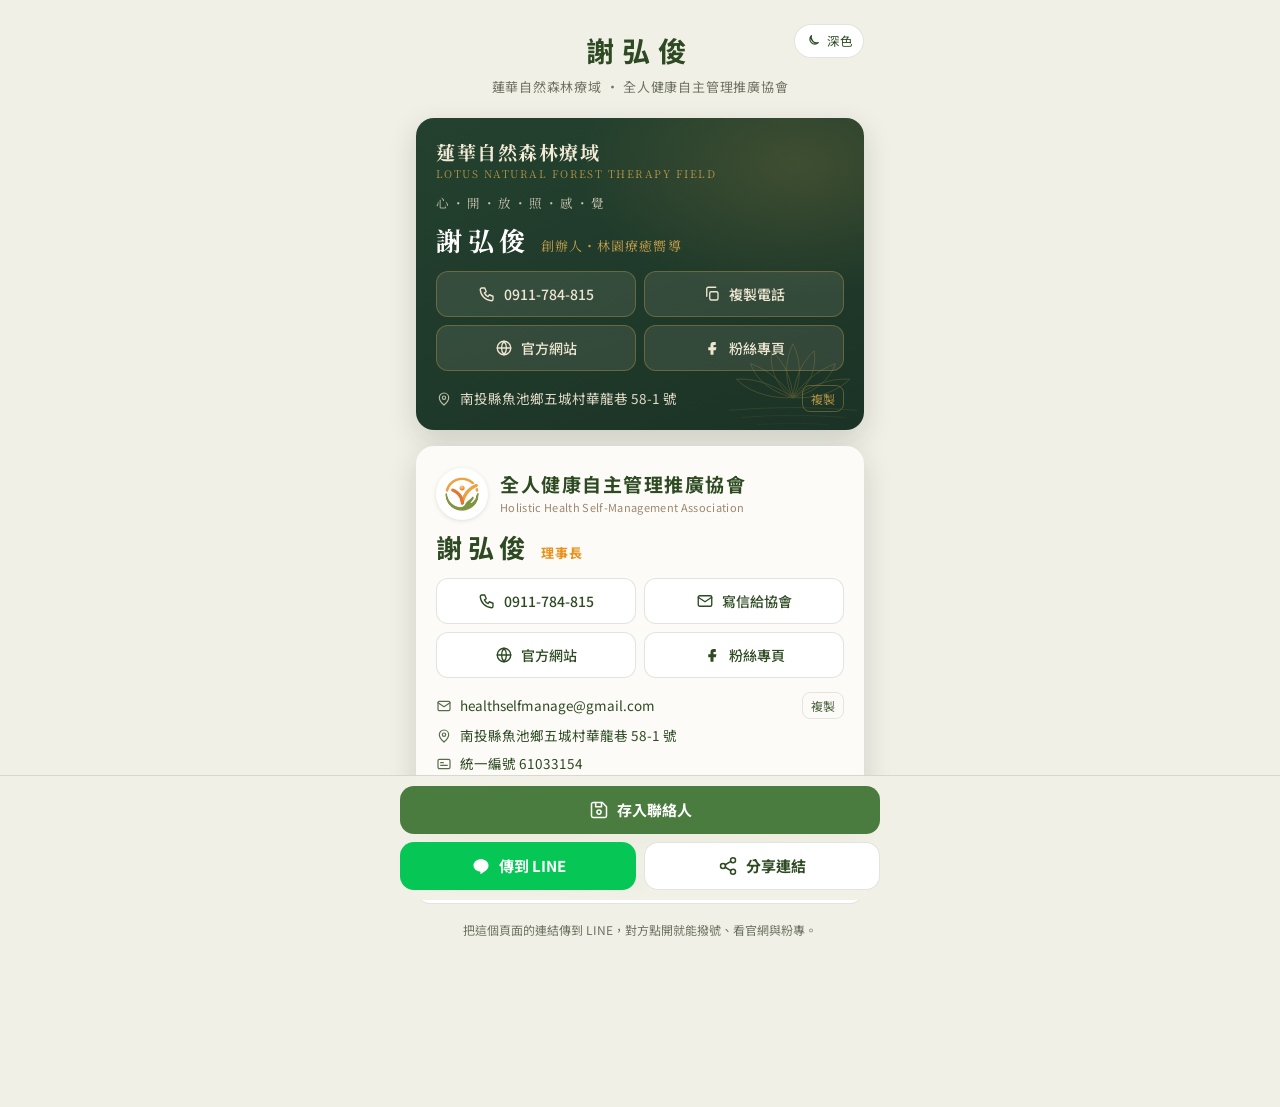
==== commit 468a8fbf: "數位名片頁加入深色／淺色底圖切換鈕，四人頁面全部套用 選擇記在瀏覽器中，下次開啟沿用。  Co-Authored-By: Claude Fable 5.1 <noreply@anthropic.com" ====
--- a/card/index.html
+++ b/card/index.html
@@ -38,7 +38,13 @@
   body { margin:0; background:var(--bg); color:var(--fg); font-family:var(--font-sans); line-height:1.6; -webkit-font-smoothing:antialiased }
   .page { max-width:480px; margin:0 auto; padding-block:20px 168px; padding-left:max(16px, env(safe-area-inset-left, 0px)); padding-right:max(16px, env(safe-area-inset-right, 0px)); display:flex; flex-direction:column; gap:16px }
 
-  header.top { text-align:center; padding-block:8px 4px }
+  header.top { text-align:center; padding-block:8px 4px; position:relative }
+  .theme-toggle { position:absolute; right:0; top:4px; display:inline-flex; align-items:center; gap:6px; padding:6px 10px; border-radius:999px; border:1px solid var(--line); background:var(--btn-bg); color:var(--btn-fg); font:inherit; font-size:12.5px; cursor:pointer; -webkit-tap-highlight-color:transparent }
+  .theme-toggle svg { width:16px; height:16px }
+  .theme-toggle .ic-sun { display:none }
+  :root[data-theme="dark"] .theme-toggle .ic-sun { display:block } :root[data-theme="dark"] .theme-toggle .ic-moon { display:none }
+  @media (prefers-color-scheme: dark) { :root:not([data-theme="light"]) .theme-toggle .ic-sun { display:block } :root:not([data-theme="light"]) .theme-toggle .ic-moon { display:none } }
+  .theme-toggle:focus-visible { outline:2px solid var(--sun); outline-offset:2px }
   header.top h1 { margin:0; font-size:28px; letter-spacing:.28em; font-weight:700; color:var(--forest) }
   :root[data-theme="dark"] header.top h1 { color:#dfe9d3 }
   @media (prefers-color-scheme: dark) { :root:not([data-theme="light"]) header.top h1 { color:#dfe9d3 } }
@@ -90,6 +96,10 @@
   .assoc .slogan { color:var(--sun); font-weight:700; letter-spacing:.3em; font-size:13px; margin:0 }
   .assoc .actions a, .assoc .actions button { border-color:var(--line) }
 
+  .personal .logo { width:auto; min-width:52px; max-width:96px; height:52px; border-radius:12px; padding:4px 8px; }
+  .personal .logo img { width:auto; height:44px; max-width:80px; }
+  .personal .name-en { font-size:12.5px; letter-spacing:.12em; color:var(--earth); margin:-6px 0 0; }
+  .personal .brand .en { text-transform:none; letter-spacing:.04em; font-size:11px; color:var(--earth); }
   /* QR 區 */
   details.qr { border:1px solid var(--line); border-radius:14px; background:var(--surface); overflow:hidden }
   details.qr summary { cursor:pointer; padding:12px 16px; font-weight:500; font-size:14.5px; list-style:none; display:flex; align-items:center; gap:8px }
@@ -122,11 +132,16 @@
 <body>
 <main class="page">
   <header class="top">
+    <button type="button" class="theme-toggle" id="theme-toggle" aria-label="切換深色或淺色底圖">
+      <svg class="ic-moon" viewBox="0 0 24 24" fill="none" stroke="currentColor" stroke-width="1.8" stroke-linecap="round" stroke-linejoin="round" aria-hidden="true"><path d="M20 14.5A8.5 8.5 0 0 1 9.5 4a7 7 0 1 0 10.5 10.5z"/></svg>
+      <svg class="ic-sun" viewBox="0 0 24 24" fill="none" stroke="currentColor" stroke-width="1.8" stroke-linecap="round" stroke-linejoin="round" aria-hidden="true"><circle cx="12" cy="12" r="4"/><path d="M12 2v2M12 20v2M4.9 4.9l1.4 1.4M17.7 17.7l1.4 1.4M2 12h2M20 12h2M4.9 19.1l1.4-1.4M17.7 6.3l1.4-1.4"/></svg>
+      <span class="theme-label">深色</span>
+    </button>
     <h1>謝弘俊</h1>
     <p>蓮華自然森林療域 ・ 全人健康自主管理推廣協會</p>
   </header>
 
-  <!-- 蓮華自然森林療域 -->
+  <!--A:lotus-->
   <section class="card lotus" aria-labelledby="lotus-h">
     <svg class="art" viewBox="0 0 240 200" fill="none" stroke="#c9a24a" stroke-width="1.1" stroke-linecap="round" stroke-linejoin="round" aria-hidden="true">
       <path d="M120 118 C 108 96, 108 66, 120 42 C 132 66, 132 96, 120 118 Z"/><path d="M120 118 C 100 104, 86 82, 90 52 C 110 70, 118 94, 120 118 Z"/><path d="M120 118 C 140 104, 154 82, 150 52 C 130 70, 122 94, 120 118 Z"/><path d="M120 118 C 96 112, 70 98, 60 70 C 88 80, 108 100, 120 118 Z"/><path d="M120 118 C 144 112, 170 98, 180 70 C 152 80, 132 100, 120 118 Z"/><path d="M120 118 C 92 120, 60 112, 40 92 C 70 90, 100 104, 120 118 Z"/><path d="M120 118 C 148 120, 180 112, 200 92 C 170 90, 140 104, 120 118 Z"/>
@@ -147,6 +162,9 @@
       </div>
     </div>
   </section>
+  <!--/A:lotus-->
+
+  
 
   <!-- 全人健康自主管理推廣協會 -->
   <section class="card assoc" aria-labelledby="assoc-h">
@@ -179,10 +197,11 @@
   <details class="qr" id="qr-panel">
     <summary><svg viewBox="0 0 24 24" fill="none" stroke="currentColor" stroke-width="1.8" stroke-linecap="round" stroke-linejoin="round" aria-hidden="true"><rect x="3" y="3" width="7" height="7"/><rect x="14" y="3" width="7" height="7"/><rect x="3" y="14" width="7" height="7"/><path d="M14 14h3v3h-3zM20 14v7h-3"/></svg>出示 QR code（讓對方掃描）</summary>
     <div class="qr-grid">
-      <figure><div class="tile"><svg xmlns="http://www.w3.org/2000/svg" viewBox="0 0 25 25" shape-rendering="crispEdges"><path stroke="#1b3326" d="M0 0.5h7m1 0h2m2 0h2m4 0h7M0 1.5h1m5 0h1m1 0h1m1 0h3m1 0h1m1 0h1m1 0h1m5 0h1M0 2.5h1m1 0h3m1 0h1m1 0h2m3 0h3m2 0h1m1 0h3m1 0h1M0 3.5h1m1 0h3m1 0h1m2 0h1m1 0h3m2 0h1m1 0h1m1 0h3m1 0h1M0 4.5h1m1 0h3m1 0h1m1 0h4m4 0h1m1 0h1m1 0h3m1 0h1M0 5.5h1m5 0h1m5 0h1m1 0h1m1 0h1m1 0h1m5 0h1M0 6.5h7m1 0h1m1 0h1m1 0h1m1 0h1m1 0h1m1 0h7M9 7.5h1m1 0h1m1 0h3M0 8.5h1m2 0h6m3 0h1m2 0h1m1 0h1m2 0h1m1 0h3M5 9.5h1m1 0h1m4 0h4m3 0h5M0 10.5h3m1 0h3m1 0h4m1 0h1m1 0h2m3 0h2m2 0h1M1 11.5h1m2 0h2m1 0h1m2 0h3m2 0h1m3 0h6M0 12.5h4m2 0h1m1 0h2m2 0h1m3 0h1m1 0h2m4 0h1M0 13.5h1m1 0h1m1 0h2m7 0h1m1 0h3m2 0h1m2 0h1M0 14.5h3m3 0h2m1 0h10m1 0h5M0 15.5h1m2 0h1m1 0h1m1 0h1m3 0h1m2 0h2m2 0h2m1 0h2m1 0h1M0 16.5h1m3 0h3m3 0h1m2 0h1m1 0h6m1 0h2M8 17.5h2m1 0h2m1 0h1m1 0h1m3 0h1m1 0h2M0 18.5h7m1 0h2m1 0h1m4 0h1m1 0h1m1 0h1m3 0h1M0 19.5h1m5 0h1m1 0h2m2 0h2m1 0h2m3 0h1m2 0h1M0 20.5h1m1 0h3m1 0h1m1 0h1m3 0h1m2 0h6m2 0h2M0 21.5h1m1 0h3m1 0h1m1 0h3m2 0h3m1 0h2m4 0h2M0 22.5h1m1 0h3m1 0h1m2 0h2m1 0h2m1 0h1m4 0h5M0 23.5h1m5 0h1m2 0h2m3 0h2m2 0h3m1 0h3M0 24.5h7m1 0h1m3 0h3m1 0h1m1 0h1m2 0h1m2 0h1"/></svg>
+      <!--A:lotus--><figure><div class="tile"><svg xmlns="http://www.w3.org/2000/svg" viewBox="0 0 25 25" shape-rendering="crispEdges"><path stroke="#1b3326" d="M0 0.5h7m1 0h2m2 0h2m4 0h7M0 1.5h1m5 0h1m1 0h1m1 0h3m1 0h1m1 0h1m1 0h1m5 0h1M0 2.5h1m1 0h3m1 0h1m1 0h2m3 0h3m2 0h1m1 0h3m1 0h1M0 3.5h1m1 0h3m1 0h1m2 0h1m1 0h3m2 0h1m1 0h1m1 0h3m1 0h1M0 4.5h1m1 0h3m1 0h1m1 0h4m4 0h1m1 0h1m1 0h3m1 0h1M0 5.5h1m5 0h1m5 0h1m1 0h1m1 0h1m1 0h1m5 0h1M0 6.5h7m1 0h1m1 0h1m1 0h1m1 0h1m1 0h1m1 0h7M9 7.5h1m1 0h1m1 0h3M0 8.5h1m2 0h6m3 0h1m2 0h1m1 0h1m2 0h1m1 0h3M5 9.5h1m1 0h1m4 0h4m3 0h5M0 10.5h3m1 0h3m1 0h4m1 0h1m1 0h2m3 0h2m2 0h1M1 11.5h1m2 0h2m1 0h1m2 0h3m2 0h1m3 0h6M0 12.5h4m2 0h1m1 0h2m2 0h1m3 0h1m1 0h2m4 0h1M0 13.5h1m1 0h1m1 0h2m7 0h1m1 0h3m2 0h1m2 0h1M0 14.5h3m3 0h2m1 0h10m1 0h5M0 15.5h1m2 0h1m1 0h1m1 0h1m3 0h1m2 0h2m2 0h2m1 0h2m1 0h1M0 16.5h1m3 0h3m3 0h1m2 0h1m1 0h6m1 0h2M8 17.5h2m1 0h2m1 0h1m1 0h1m3 0h1m1 0h2M0 18.5h7m1 0h2m1 0h1m4 0h1m1 0h1m1 0h1m3 0h1M0 19.5h1m5 0h1m1 0h2m2 0h2m1 0h2m3 0h1m2 0h1M0 20.5h1m1 0h3m1 0h1m1 0h1m3 0h1m2 0h6m2 0h2M0 21.5h1m1 0h3m1 0h1m1 0h3m2 0h3m1 0h2m4 0h2M0 22.5h1m1 0h3m1 0h1m2 0h2m1 0h2m1 0h1m4 0h5M0 23.5h1m5 0h1m2 0h2m3 0h2m2 0h3m1 0h3M0 24.5h7m1 0h1m3 0h3m1 0h1m1 0h1m2 0h1m2 0h1"/></svg>
 </div><figcaption><b>蓮華 官網</b>lotusforest.tw</figcaption></figure>
       <figure><div class="tile"><svg xmlns="http://www.w3.org/2000/svg" viewBox="0 0 29 29" shape-rendering="crispEdges"><path stroke="#1b3326" d="M0 0.5h7m3 0h3m1 0h7m1 0h7M0 1.5h1m5 0h1m3 0h2m3 0h3m2 0h1m1 0h1m5 0h1M0 2.5h1m1 0h3m1 0h1m1 0h1m1 0h3m2 0h2m2 0h1m2 0h1m1 0h3m1 0h1M0 3.5h1m1 0h3m1 0h1m1 0h1m3 0h6m4 0h1m1 0h3m1 0h1M0 4.5h1m1 0h3m1 0h1m1 0h3m1 0h1m1 0h1m1 0h5m1 0h1m1 0h3m1 0h1M0 5.5h1m5 0h1m1 0h1m2 0h1m1 0h3m6 0h1m5 0h1M0 6.5h7m1 0h1m1 0h1m1 0h1m1 0h1m1 0h1m1 0h1m1 0h1m1 0h7M8 7.5h1m1 0h1m4 0h2m2 0h2M0 8.5h1m1 0h5m6 0h1m1 0h1m1 0h3m2 0h5M0 9.5h1m1 0h1m1 0h2m2 0h2m1 0h2m1 0h6m1 0h4m3 0h1M0 10.5h1m3 0h3m2 0h4m1 0h4m2 0h1M0 11.5h3m2 0h1m2 0h1m1 0h1m1 0h1m2 0h2m2 0h1m1 0h3m1 0h1m1 0h1M0 12.5h1m1 0h1m1 0h1m1 0h1m3 0h1m2 0h5m1 0h1m5 0h2M3 13.5h1m1 0h1m3 0h1m2 0h1m3 0h1m2 0h4m1 0h1m3 0h1M0 14.5h3m1 0h1m1 0h1m1 0h2m3 0h1m1 0h4m1 0h2m1 0h1m1 0h2M2 15.5h1m1 0h1m2 0h1m2 0h2m2 0h3m2 0h2m2 0h2m2 0h1M1 16.5h3m2 0h1m1 0h4m1 0h3m1 0h1m1 0h1m3 0h1m1 0h2M0 17.5h1m1 0h4m1 0h1m2 0h2m1 0h1m1 0h10m1 0h1m1 0h1M0 18.5h1m1 0h2m2 0h2m1 0h1m1 0h1m1 0h1m1 0h2m1 0h1m1 0h2m1 0h1m2 0h1M0 19.5h1m3 0h1m2 0h1m1 0h1m1 0h2m1 0h2m2 0h3m1 0h3m2 0h1M0 20.5h1m1 0h2m1 0h5m3 0h1m1 0h3m1 0h6m1 0h3M8 21.5h3m1 0h2m4 0h1m1 0h1m3 0h5M0 22.5h7m3 0h2m1 0h4m1 0h3m1 0h1m1 0h3M0 23.5h1m5 0h1m1 0h1m2 0h1m2 0h1m1 0h1m2 0h2m3 0h1m2 0h2M0 24.5h1m1 0h3m1 0h1m1 0h1m2 0h1m5 0h1m2 0h5m1 0h3M0 25.5h1m1 0h3m1 0h1m1 0h1m3 0h2m6 0h1m2 0h1m1 0h4M0 26.5h1m1 0h3m1 0h1m1 0h1m2 0h8m2 0h7M0 27.5h1m5 0h1m3 0h2m3 0h2m1 0h1m1 0h1m2 0h1m1 0h1m1 0h1M0 28.5h7m1 0h2m4 0h2m1 0h1m1 0h1m3 0h4"/></svg>
-</div><figcaption><b>蓮華 粉專</b>Facebook</figcaption></figure>
+</div><figcaption><b>蓮華 粉專</b>Facebook</figcaption></figure><!--/A:lotus-->
+      
       <figure><div class="tile"><svg xmlns="http://www.w3.org/2000/svg" viewBox="0 0 29 29" shape-rendering="crispEdges"><path stroke="#1b3326" d="M0 0.5h7m1 0h2m8 0h1m3 0h7M0 1.5h1m5 0h1m2 0h1m2 0h1m3 0h2m1 0h1m2 0h1m5 0h1M0 2.5h1m1 0h3m1 0h1m2 0h2m1 0h2m1 0h4m3 0h1m1 0h3m1 0h1M0 3.5h1m1 0h3m1 0h1m1 0h4m2 0h3m1 0h1m3 0h1m1 0h3m1 0h1M0 4.5h1m1 0h3m1 0h1m1 0h1m2 0h4m1 0h1m1 0h1m3 0h1m1 0h3m1 0h1M0 5.5h1m5 0h1m1 0h1m1 0h2m1 0h3m3 0h2m1 0h1m5 0h1M0 6.5h7m1 0h1m1 0h1m1 0h1m1 0h1m1 0h1m1 0h1m1 0h1m1 0h7M8 7.5h1m5 0h1m2 0h4M0 8.5h1m3 0h1m1 0h3m1 0h2m1 0h6m1 0h6m2 0h1M2 9.5h1m4 0h1m1 0h4m4 0h2m2 0h8M1 10.5h3m2 0h1m1 0h2m1 0h1m1 0h3m2 0h1m1 0h1m1 0h2m4 0h1M4 11.5h1m4 0h1m2 0h2m1 0h3m3 0h2m1 0h2m1 0h2M0 12.5h1m1 0h2m1 0h2m1 0h4m1 0h1m3 0h1m1 0h3m5 0h1M2 13.5h2m4 0h7m1 0h3m3 0h7M2 14.5h1m2 0h3m2 0h2m4 0h1m1 0h1m1 0h2m3 0h2m1 0h1M0 15.5h2m1 0h1m1 0h1m1 0h1m1 0h2m3 0h1m2 0h2m1 0h4m3 0h2M1 16.5h2m1 0h1m1 0h2m2 0h1m1 0h4m1 0h1m2 0h2m5 0h1M0 17.5h1m2 0h1m1 0h1m4 0h1m10 0h5m1 0h2M3 18.5h1m1 0h4m1 0h1m2 0h3m5 0h2m3 0h1m1 0h1M3 19.5h3m3 0h1m1 0h1m1 0h1m3 0h1m1 0h2m6 0h2M0 20.5h3m3 0h2m3 0h1m1 0h1m1 0h1m1 0h1m1 0h7m2 0h1M8 21.5h3m1 0h4m2 0h3m3 0h1m3 0h1M0 22.5h7m1 0h1m1 0h1m4 0h1m2 0h3m1 0h1m1 0h3m1 0h1M0 23.5h1m5 0h1m7 0h1m2 0h4m3 0h1m2 0h2M0 24.5h1m1 0h3m1 0h1m1 0h2m1 0h1m1 0h2m1 0h10M0 25.5h1m1 0h3m1 0h1m2 0h3m3 0h7m6 0h1M0 26.5h1m1 0h3m1 0h1m2 0h1m1 0h6m1 0h4m3 0h4M0 27.5h1m5 0h1m2 0h1m1 0h1m2 0h2m1 0h1m2 0h1m1 0h2m1 0h1m1 0h2M0 28.5h7m1 0h1m4 0h1m2 0h2m2 0h2m3 0h1m1 0h1"/></svg>
 </div><figcaption><b>協會 官網</b>healthselfmanage.org.tw</figcaption></figure>
       <figure><div class="tile"><svg xmlns="http://www.w3.org/2000/svg" viewBox="0 0 29 29" shape-rendering="crispEdges"><path stroke="#1b3326" d="M0 0.5h7m3 0h1m4 0h5m2 0h7M0 1.5h1m5 0h1m2 0h1m3 0h1m1 0h1m2 0h1m1 0h1m1 0h1m5 0h1M0 2.5h1m1 0h3m1 0h1m3 0h3m1 0h2m1 0h1m1 0h1m2 0h1m1 0h3m1 0h1M0 3.5h1m1 0h3m1 0h1m2 0h1m2 0h5m1 0h2m2 0h1m1 0h3m1 0h1M0 4.5h1m1 0h3m1 0h1m2 0h1m1 0h2m2 0h1m1 0h2m3 0h1m1 0h3m1 0h1M0 5.5h1m5 0h1m1 0h1m2 0h5m2 0h3m1 0h1m5 0h1M0 6.5h7m1 0h1m1 0h1m1 0h1m1 0h1m1 0h1m1 0h1m1 0h1m1 0h7M11 7.5h2m1 0h2m1 0h4M0 8.5h1m2 0h1m1 0h2m1 0h1m1 0h3m1 0h3m1 0h2m1 0h1m1 0h1M1 9.5h3m3 0h1m4 0h1m2 0h2m4 0h2m2 0h1m2 0h1M0 10.5h1m1 0h9m1 0h3m1 0h2m1 0h1m1 0h1m3 0h3M1 11.5h2m2 0h1m2 0h4m1 0h2m1 0h1m1 0h1m1 0h5m1 0h2M4 12.5h4m1 0h1m1 0h3m2 0h2m1 0h4m2 0h1m1 0h2M10 13.5h2m1 0h1m1 0h1m1 0h5m1 0h1M0 14.5h1m1 0h1m1 0h5m2 0h2m3 0h1m1 0h1m1 0h1m1 0h1m2 0h4M0 15.5h1m4 0h1m1 0h2m1 0h1m2 0h3m1 0h2m1 0h1m4 0h1m1 0h1M0 16.5h1m1 0h2m2 0h3m1 0h2m2 0h4m2 0h2m1 0h1m3 0h1M1 17.5h1m1 0h1m8 0h2m3 0h1m3 0h3m1 0h1m2 0h1M0 18.5h1m1 0h3m1 0h1m2 0h4m5 0h1m3 0h2m3 0h2M7 19.5h1m2 0h2m3 0h3m1 0h2m6 0h2M0 20.5h1m2 0h1m1 0h2m1 0h4m1 0h1m5 0h6m1 0h1M8 21.5h1m3 0h1m4 0h1m1 0h2m3 0h1m1 0h3M0 22.5h7m3 0h3m3 0h1m1 0h1m1 0h1m1 0h1m1 0h1m2 0h1M0 23.5h1m5 0h1m1 0h2m1 0h3m2 0h1m1 0h1m1 0h1m3 0h5M0 24.5h1m1 0h3m1 0h1m2 0h2m1 0h1m1 0h4m2 0h5M0 25.5h1m1 0h3m1 0h1m1 0h3m1 0h2m2 0h3m1 0h1m1 0h1m1 0h4M0 26.5h1m1 0h3m1 0h1m2 0h2m1 0h2m4 0h1m5 0h3m1 0h1M0 27.5h1m5 0h1m3 0h1m3 0h4m1 0h2m3 0h1m2 0h1M0 28.5h7m1 0h1m2 0h1m2 0h1m2 0h1m2 0h2m1 0h2m2 0h1"/></svg>
@@ -215,6 +234,12 @@
   Array.prototype.forEach.call(document.querySelectorAll('.js-copy'), function (b) {
     b.addEventListener('click', function () { var v = b.previousElementSibling; copyText(b.getAttribute('data-copy'), v && v.classList.contains('v') ? v : null); });
   });
+  var root = document.documentElement, tbtn = document.getElementById('theme-toggle'), tlabel = tbtn.querySelector('.theme-label');
+  function isDark() { var t = root.getAttribute('data-theme'); if (t) return t === 'dark'; return window.matchMedia && window.matchMedia('(prefers-color-scheme: dark)').matches; }
+  function applyTheme(t) { if (t) root.setAttribute('data-theme', t); else root.removeAttribute('data-theme'); tlabel.textContent = isDark() ? '淺色' : '深色'; }
+  var savedTheme = null; try { savedTheme = localStorage.getItem('card-theme'); } catch (e) {}
+  applyTheme(savedTheme === 'dark' || savedTheme === 'light' ? savedTheme : null);
+  tbtn.addEventListener('click', function () { var next = isDark() ? 'light' : 'dark'; applyTheme(next); try { localStorage.setItem('card-theme', next); } catch (e) {} });
   var url = location.href.split('#')[0];
   var lineLink = document.getElementById('share-line');
   lineLink.href = 'https://social-plugins.line.me/lineit/share?url=' + encodeURIComponent(url);
